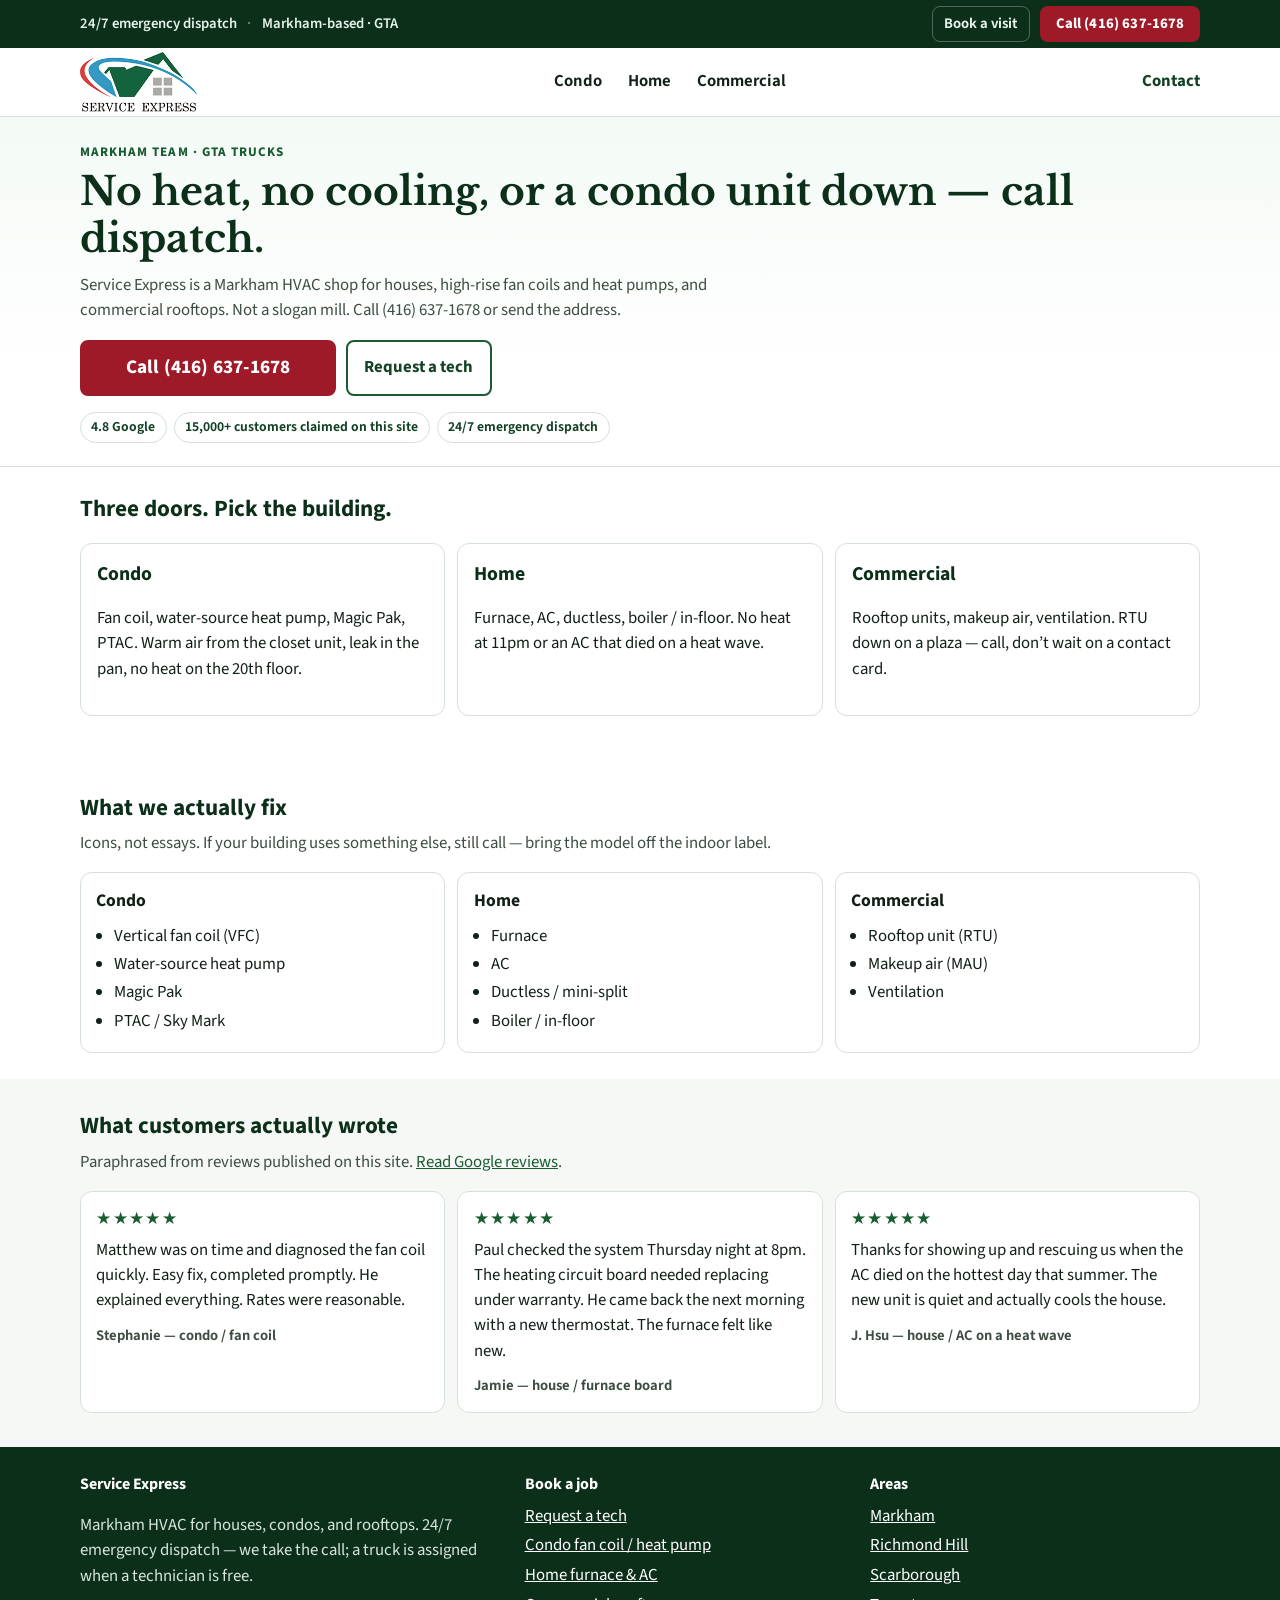
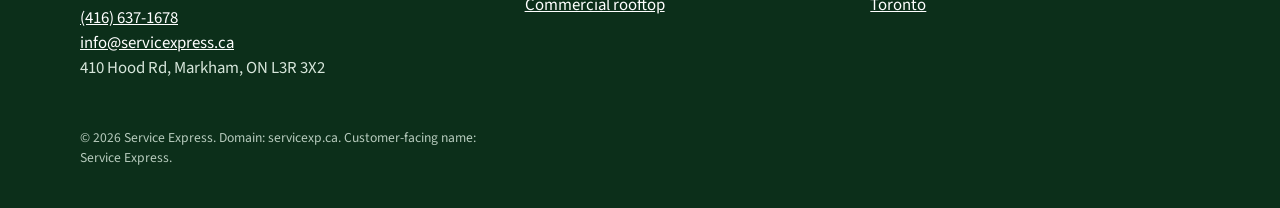
==== preview/index.html @ 5fd20556 "Rebuild Service Express ads landing as a GTA dispatch page Replace the four-card contact template wi" ====
<!doctype html>
<html lang="en-CA">
<head>
  <meta charset="utf-8">
  <meta name="viewport" content="width=device-width, initial-scale=1">
  <title>GTA HVAC Repair | Houses, Condos, Rooftops | Service Express</title>
  <meta name="description" content="Markham HVAC for fan coils, furnaces, AC, and rooftops. 24/7 emergency dispatch. Call (416) 637-1678.">
  <link rel="canonical" href="https://www.servicexp.ca/">
  <link rel="preconnect" href="https://fonts.googleapis.com">
  <link rel="preconnect" href="https://fonts.gstatic.com" crossorigin>
  <link href="https://fonts.googleapis.com/css2?family=Libre+Baskerville:wght@700&family=Source+Sans+3:wght@450;600;650;700;750&display=swap" rel="stylesheet">
  <link rel="stylesheet" href="assets/theme.css">
  <script type="application/ld+json">
{
  "@context": "https://schema.org",
  "@type": ["HVACBusiness", "LocalBusiness"],
  "name": "Service Express",
  "url": "https://www.servicexp.ca",
  "telephone": "+1-416-637-1678",
  "email": "info@servicexpress.ca",
  "address": {
    "@type": "PostalAddress",
    "streetAddress": "410 Hood Rd",
    "addressLocality": "Markham",
    "addressRegion": "ON",
    "postalCode": "L3R 3X2",
    "addressCountry": "CA"
  },
  "geo": { "@type": "GeoCoordinates", "latitude": 43.824766, "longitude": -79.336890 },
  "areaServed": ["Markham", "Richmond Hill", "Scarborough", "Toronto", "Greater Toronto Area"],
  "aggregateRating": { "@type": "AggregateRating", "ratingValue": "4.8", "bestRating": "5", "reviewCount": "400" }
}
</script>
</head>
<body>
  <a class="skip-link" href="#job-request">Skip to job request</a>
  <div class="sx-sticky">
    <div class="wrap">
      <div class="sx-sticky__meta">
        <span>24/7 emergency dispatch</span>
        <span class="sx-sticky__dot" aria-hidden="true">·</span>
        <span>Markham-based · GTA</span>
      </div>
      <div class="sx-sticky__meta">
        <a class="btn-ghost" href="pages/contact-residential-commercial-hvac-company-gta.html#job-request">Book a visit</a>
        <a class="btn-call" href="tel:+14166371678">Call (416) 637-1678</a>
      </div>
    </div>
  </div>
  <header class="sx-header">
    <div class="wrap">
      <a class="logo" href="index.html"><img src="assets/logo.png" width="118" height="60" alt="Service Express"></a>
      <nav aria-label="Primary">
        <ul class="nav-doors">
          <li><a href="pages/condo-hvac-repair-maintenance.html">Condo</a></li>
          <li><a href="pages/residential-hvac-contractor-gta.html">Home</a></li>
          <li><a href="pages/commercial-hvac-contractor-gta.html">Commercial</a></li>
        </ul>
      </nav>
      <a class="nav-contact" href="pages/contact-residential-commercial-hvac-company-gta.html">Contact</a>
      <button class="menu-toggle" type="button" data-menu-toggle aria-expanded="false" aria-controls="mobile-nav">Menu</button>
    </div>
    <div id="mobile-nav" class="nav-panel" data-nav-panel hidden>
      <a href="pages/condo-hvac-repair-maintenance.html">Condo</a>
      <a href="pages/residential-hvac-contractor-gta.html">Home</a>
      <a href="pages/commercial-hvac-contractor-gta.html">Commercial</a>
      <a href="pages/contact-residential-commercial-hvac-company-gta.html">Contact</a>
      <a href="tel:+14166371678">Call (416) 637-1678</a>
    </div>
  </header>
  <main id="main">

<section class="hero">
  <div class="wrap">
    <p class="kicker">Markham team · GTA trucks</p>
    <h1>No heat, no cooling, or a condo unit down — call dispatch.</h1>
    <p class="lede">Service Express is a Markham HVAC shop for houses, high-rise fan coils and heat pumps, and commercial rooftops. Not a slogan mill. Call (416) 637-1678 or send the address.</p>
    <div class="hero__actions">
      <a class="btn-call btn-call--xl" href="tel:+14166371678" style="width:auto;min-width:16rem;">Call (416) 637-1678</a>
      <a class="btn-outline" href="pages/contact-residential-commercial-hvac-company-gta.html#job-request">Request a tech</a>
    </div>
    <ul class="chips">
      <li>4.8 Google</li>
      <li>15,000+ customers claimed on this site</li>
      <li>24/7 emergency dispatch</li>
    </ul>
  </div>
</section>
<section class="systems">
  <div class="wrap">
    <h2>Three doors. Pick the building.</h2>
    <div class="door-grid">
      <a class="door" href="pages/condo-hvac-repair-maintenance.html"><h3>Condo</h3><p>Fan coil, water-source heat pump, Magic Pak, PTAC. Warm air from the closet unit, leak in the pan, no heat on the 20th floor.</p></a>
      <a class="door" href="pages/residential-hvac-contractor-gta.html"><h3>Home</h3><p>Furnace, AC, ductless, boiler / in-floor. No heat at 11pm or an AC that died on a heat wave.</p></a>
      <a class="door" href="pages/commercial-hvac-contractor-gta.html"><h3>Commercial</h3><p>Rooftop units, makeup air, ventilation. RTU down on a plaza — call, don’t wait on a contact card.</p></a>
    </div>
  </div>
</section>

<section class="systems">
  <div class="wrap">
    <h2>What we actually fix</h2>
    <p class="section-sub">Icons, not essays. If your building uses something else, still call — bring the model off the indoor label.</p>
    <div class="sys-grid">
      <article class="sys"><h3>Condo</h3><ul><li>Vertical fan coil (VFC)</li><li>Water-source heat pump</li><li>Magic Pak</li><li>PTAC / Sky Mark</li></ul></article>
      <article class="sys"><h3>Home</h3><ul><li>Furnace</li><li>AC</li><li>Ductless / mini-split</li><li>Boiler / in-floor</li></ul></article>
      <article class="sys"><h3>Commercial</h3><ul><li>Rooftop unit (RTU)</li><li>Makeup air (MAU)</li><li>Ventilation</li></ul></article>
    </div>
  </div>
</section>


<section class="proof">
  <div class="wrap">
    <h2>What customers actually wrote</h2>
    <p class="section-sub">Paraphrased from reviews published on this site. <a href="https://www.google.com/maps/search/?api=1&query=Service+Express+410+Hood+Rd+Markham">Read Google reviews</a>.</p>
    <div class="reviews">
      <article class="review">
        <div class="stars" aria-hidden="true">★★★★★</div>
        <blockquote>Matthew was on time and diagnosed the fan coil quickly. Easy fix, completed promptly. He explained everything. Rates were reasonable.</blockquote>
        <footer>Stephanie — condo / fan coil</footer>
      </article>
      <article class="review">
        <div class="stars" aria-hidden="true">★★★★★</div>
        <blockquote>Paul checked the system Thursday night at 8pm. The heating circuit board needed replacing under warranty. He came back the next morning with a new thermostat. The furnace felt like new.</blockquote>
        <footer>Jamie — house / furnace board</footer>
      </article>
      <article class="review">
        <div class="stars" aria-hidden="true">★★★★★</div>
        <blockquote>Thanks for showing up and rescuing us when the AC died on the hottest day that summer. The new unit is quiet and actually cools the house.</blockquote>
        <footer>J. Hsu — house / AC on a heat wave</footer>
      </article>
    </div>
  </div>
</section>


  </main>
  <footer class="sx-footer">
    <div class="wrap">
      <div>
        <h2>Service Express</h2>
        <p>Markham HVAC for houses, condos, and rooftops. 24/7 emergency dispatch — we take the call; a truck is assigned when a technician is free.</p>
        <p><a href="tel:+14166371678">(416) 637-1678</a><br><a href="mailto:info@servicexpress.ca">info@servicexpress.ca</a><br>410 Hood Rd, Markham, ON L3R 3X2</p>
      </div>
      <div>
        <h3>Book a job</h3>
        <ul>
          <li><a href="pages/contact-residential-commercial-hvac-company-gta.html">Request a tech</a></li>
          <li><a href="pages/condo-hvac-repair-maintenance.html">Condo fan coil / heat pump</a></li>
          <li><a href="pages/residential-hvac-contractor-gta.html">Home furnace &amp; AC</a></li>
          <li><a href="pages/commercial-hvac-contractor-gta.html">Commercial rooftop</a></li>
        </ul>
      </div>
      <div>
        <h3>Areas</h3>
        <ul>
          <li><a href="pages/service-areas/hvac-contractor-markham-on.html">Markham</a></li>
          <li><a href="pages/service-areas/hvac-contractor-richmond-hill-on.html">Richmond Hill</a></li>
          <li><a href="pages/service-areas/hvac-contractor-scarborough-on.html">Scarborough</a></li>
          <li><a href="pages/service-areas/hvac-contractor-toronto-on.html">Toronto</a></li>
        </ul>
      </div>
    </div>
    <div class="wrap legal">
      <p>© 2026 Service Express. Domain: servicexp.ca. Customer-facing name: Service Express.</p>
    </div>
  </footer>
  <div class="dock" role="navigation" aria-label="Call or book">
    <a class="btn-call" href="tel:+14166371678">Call (416) 637-1678</a>
    <a class="btn-primary" href="pages/contact-residential-commercial-hvac-company-gta.html#job-request">Request a tech</a>
  </div>
  <script src="assets/theme.js"></script>
</body>
</html>
---- preview/assets/theme.css ----
/* Service Express — dispatch theme. Green + house mark. Red only on Call. */
:root {
  --green-900: #0c2f1a;
  --green-800: #134226;
  --green-700: #1a5c32;
  --green-600: #217a3f;
  --green-500: #2d8f4b;
  --green-100: #e7f4eb;
  --green-50: #f3faf5;
  --ink: #122017;
  --ink-soft: #3d4d42;
  --line: #d5e0d8;
  --paper: #f6f8f6;
  --white: #ffffff;
  --call: #9f1a28;
  --call-hover: #7f1320;
  --call-ink: #ffffff;
  --focus: #134226;
  --shadow: 0 10px 28px rgba(12, 47, 26, 0.08);
  --radius: 12px;
  --max: 1120px;
  --sticky-h: 48px;
  --header-h: 68px;
  --font: "Source Sans 3", "Segoe UI", sans-serif;
  --display: "Libre Baskerville", Georgia, serif;
}

*,
*::before,
*::after { box-sizing: border-box; }

html { scroll-behavior: smooth; }

body {
  margin: 0;
  color: var(--ink);
  background: var(--white);
  font-family: var(--font);
  font-size: 1.05rem;
  line-height: 1.5;
  padding-top: var(--sticky-h);
  padding-bottom: 72px;
}

@media (min-width: 800px) {
  body { padding-bottom: 0; }
}

img { max-width: 100%; height: auto; display: block; }
a { color: var(--green-700); }
a:hover { color: var(--green-800); }

.skip-link {
  position: absolute;
  left: -999px;
  top: 0;
  background: var(--green-800);
  color: #fff;
  padding: 0.5rem 0.8rem;
  z-index: 80;
}
.skip-link:focus { left: 0.5rem; top: 0.5rem; }

.wrap {
  width: min(var(--max), calc(100% - 2rem));
  margin-inline: auto;
}

/* Utility / sticky dispatch */
.sx-sticky {
  position: fixed;
  top: 0;
  left: 0;
  right: 0;
  z-index: 50;
  background: var(--green-900);
  color: #e8f3eb;
  min-height: var(--sticky-h);
  display: flex;
  align-items: center;
}
.sx-sticky .wrap {
  display: flex;
  align-items: center;
  justify-content: space-between;
  gap: 0.75rem;
  width: min(var(--max), calc(100% - 1.25rem));
}
.sx-sticky__meta {
  display: flex;
  align-items: center;
  gap: 0.65rem;
  font-size: 0.92rem;
  font-weight: 600;
}
.sx-sticky__dot { opacity: 0.45; }
@media (max-width: 700px) {
  .hide-sm { display: none; }
}
.btn-call {
  display: inline-flex;
  align-items: center;
  justify-content: center;
  gap: 0.4rem;
  background: var(--call);
  color: var(--call-ink) !important;
  text-decoration: none;
  font-weight: 750;
  letter-spacing: 0.01em;
  border-radius: 8px;
  padding: 0.45rem 0.85rem;
  border: 2px solid var(--call);
  line-height: 1.2;
}
.btn-call:hover { background: var(--call-hover); border-color: var(--call-hover); color: #fff !important; }
.btn-call--xl {
  min-height: 56px;
  font-size: 1.2rem;
  padding: 0.85rem 1.15rem;
  width: 100%;
}
.btn-ghost {
  display: inline-flex;
  align-items: center;
  justify-content: center;
  gap: 0.35rem;
  color: #e8f3eb !important;
  text-decoration: none;
  font-weight: 650;
  font-size: 0.92rem;
  border: 1px solid rgba(255,255,255,0.28);
  border-radius: 8px;
  padding: 0.38rem 0.7rem;
}
.btn-ghost:hover { background: rgba(255,255,255,0.08); }
.btn-primary {
  display: inline-flex;
  align-items: center;
  justify-content: center;
  background: var(--green-700);
  color: #fff !important;
  text-decoration: none;
  font-weight: 700;
  border-radius: 8px;
  padding: 0.75rem 1.05rem;
  border: 2px solid var(--green-700);
}
.btn-primary:hover { background: var(--green-800); border-color: var(--green-800); }
.btn-outline {
  display: inline-flex;
  align-items: center;
  justify-content: center;
  background: #fff;
  color: var(--green-800) !important;
  text-decoration: none;
  font-weight: 700;
  border-radius: 8px;
  padding: 0.75rem 1.05rem;
  border: 2px solid var(--green-700);
}
.btn-outline:hover { background: var(--green-50); }

/* Header */
.sx-header {
  background: #fff;
  border-bottom: 1px solid var(--line);
}
.sx-header .wrap {
  display: flex;
  align-items: center;
  justify-content: space-between;
  min-height: var(--header-h);
  gap: 1rem;
}
.logo {
  display: flex;
  align-items: center;
  gap: 0.55rem;
  text-decoration: none;
  color: var(--ink);
}
.logo img { width: 118px; height: auto; }
.nav-doors {
  display: none;
  gap: 0.25rem;
  list-style: none;
  margin: 0;
  padding: 0;
}
.nav-doors a {
  display: block;
  text-decoration: none;
  color: var(--ink);
  font-weight: 650;
  padding: 0.45rem 0.7rem;
  border-radius: 8px;
}
.nav-doors a:hover,
.nav-doors a[aria-current="page"] { background: var(--green-100); color: var(--green-800); }
.nav-contact {
  display: none;
  font-weight: 700;
  text-decoration: none;
  color: var(--green-800);
}
.menu-toggle {
  border: 1px solid var(--line);
  background: #fff;
  border-radius: 8px;
  min-height: 40px;
  padding: 0 0.7rem;
  font: inherit;
  font-weight: 650;
}
.nav-panel[hidden] { display: none; }
.nav-panel {
  border-top: 1px solid var(--line);
  background: #fff;
  padding: 0.75rem 1rem 1rem;
}
.nav-panel a {
  display: block;
  padding: 0.65rem 0.2rem;
  text-decoration: none;
  color: var(--ink);
  font-weight: 650;
  border-bottom: 1px solid var(--paper);
}

@media (min-width: 860px) {
  .nav-doors, .nav-contact { display: flex; }
  .menu-toggle, .nav-panel { display: none !important; }
}

/* Hero */
.hero {
  background:
    linear-gradient(180deg, var(--green-50) 0%, #fff 70%);
  padding: 1.6rem 0 1.4rem;
  border-bottom: 1px solid var(--line);
}
.hero__grid {
  display: grid;
  gap: 1.25rem;
}
.kicker {
  margin: 0 0 0.45rem;
  font-size: 0.82rem;
  font-weight: 750;
  letter-spacing: 0.08em;
  text-transform: uppercase;
  color: var(--green-700);
}
.hero h1 {
  margin: 0 0 0.7rem;
  font-family: var(--display);
  font-size: clamp(1.7rem, 4vw, 2.45rem);
  line-height: 1.18;
  font-weight: 700;
  color: var(--green-900);
}
.lede {
  margin: 0 0 1rem;
  color: var(--ink-soft);
  max-width: 40rem;
}
.hero__actions {
  display: flex;
  flex-wrap: wrap;
  gap: 0.6rem;
  margin-bottom: 1rem;
}
.chips {
  display: flex;
  flex-wrap: wrap;
  gap: 0.45rem;
  padding: 0;
  margin: 0;
  list-style: none;
}
.chips li {
  background: #fff;
  border: 1px solid var(--line);
  border-radius: 999px;
  padding: 0.28rem 0.65rem;
  font-size: 0.86rem;
  font-weight: 650;
  color: var(--green-800);
}

/* Job picker */
.picker {
  padding: 1.5rem 0 0.5rem;
}
.picker h2,
.proof h2,
.systems h2,
.nap h2,
.faq h2,
.section-title {
  margin: 0 0 0.35rem;
  font-size: 1.45rem;
  color: var(--green-900);
}
.section-sub {
  margin: 0 0 1rem;
  color: var(--ink-soft);
}
.picker-block { margin-bottom: 1rem; }
.picker-block legend,
.field-label {
  display: block;
  font-weight: 700;
  margin-bottom: 0.45rem;
  color: var(--ink);
}
.options {
  display: grid;
  grid-template-columns: 1fr 1fr;
  gap: 0.5rem;
}
@media (min-width: 720px) {
  .options--jobs { grid-template-columns: repeat(3, 1fr); }
  .options--prop { grid-template-columns: repeat(3, 1fr); }
}
.options label {
  display: flex;
  align-items: flex-start;
  gap: 0.45rem;
  border: 1px solid var(--line);
  border-radius: 10px;
  padding: 0.7rem 0.75rem;
  background: #fff;
  cursor: pointer;
  font-weight: 650;
  min-height: 52px;
}
.options input { margin-top: 0.2rem; accent-color: var(--green-700); }
.options label:has(input:checked) {
  border-color: var(--green-600);
  background: var(--green-50);
  box-shadow: inset 0 0 0 1px var(--green-600);
}

/* Form */
.dispatch {
  padding: 1.25rem 0 1.75rem;
}
.dispatch__grid {
  display: grid;
  gap: 1rem;
}
@media (min-width: 860px) {
  .dispatch__grid { grid-template-columns: 1.2fr 0.8fr; align-items: start; }
}
.card {
  background: #fff;
  border: 1px solid var(--line);
  border-radius: var(--radius);
  padding: 1rem 1rem 1.1rem;
  box-shadow: var(--shadow);
}
.call-card {
  background: var(--green-900);
  color: #eaf4ed;
  border: 0;
}
.call-card h3 { margin: 0 0 0.4rem; color: #fff; font-size: 1.35rem; }
.call-card p { margin: 0 0 0.9rem; color: #d5e6da; }
.field { margin-bottom: 0.8rem; }
.field input[type="text"],
.field input[type="tel"],
.field input[type="email"],
.field input[type="file"],
.field textarea,
.field select {
  width: 100%;
  min-height: 46px;
  border: 1px solid #b7c6bb;
  border-radius: 8px;
  padding: 0.55rem 0.7rem;
  font: inherit;
  background: #fff;
  color: var(--ink);
}
.field textarea { min-height: 88px; resize: vertical; }
.field input:focus,
.field textarea:focus,
.field select:focus {
  outline: 3px solid #9ad0ad;
  outline-offset: 1px;
  border-color: var(--green-700);
}
.hint { display: block; margin-top: 0.25rem; color: var(--ink-soft); font-size: 0.88rem; }
.check {
  display: flex;
  gap: 0.55rem;
  align-items: flex-start;
  font-weight: 650;
  background: #fff6f6;
  border: 1px solid #e8c4c8;
  border-radius: 8px;
  padding: 0.7rem 0.75rem;
}
.check input { margin-top: 0.2rem; accent-color: var(--call); }
.btn-submit {
  width: 100%;
  min-height: 52px;
  border: 0;
  border-radius: 8px;
  background: var(--green-700);
  color: #fff;
  font: inherit;
  font-weight: 750;
  cursor: pointer;
}
.btn-submit:hover { background: var(--green-800); }
.form-status[hidden] { display: none; }
.form-status {
  margin: 0 0 0.75rem;
  padding: 0.6rem 0.7rem;
  border-radius: 8px;
  background: #fff4f4;
  color: #7a1520;
  font-weight: 650;
}

/* Proof */
.proof { padding: 0.4rem 0 1.7rem; background: var(--paper); }
.proof .wrap { padding-top: 1.5rem; padding-bottom: 0.4rem; }
.reviews {
  display: grid;
  gap: 0.75rem;
}
@media (min-width: 800px) { .reviews { grid-template-columns: repeat(3, 1fr); } }
.review {
  background: #fff;
  border: 1px solid var(--line);
  border-radius: var(--radius);
  padding: 0.95rem;
}
.review blockquote { margin: 0 0 0.7rem; }
.review footer { font-size: 0.92rem; color: var(--ink-soft); font-weight: 650; }
.stars { color: var(--green-700); letter-spacing: 0.08em; margin-bottom: 0.35rem; }

/* Systems */
.systems { padding: 1.6rem 0; }
.sys-grid {
  display: grid;
  gap: 0.75rem;
}
@media (min-width: 800px) { .sys-grid { grid-template-columns: repeat(3, 1fr); } }
.sys {
  border: 1px solid var(--line);
  border-radius: var(--radius);
  padding: 0.95rem;
  background: #fff;
}
.sys h3 { margin: 0 0 0.55rem; font-size: 1.1rem; }
.sys ul { margin: 0; padding-left: 1.1rem; }
.sys li { margin: 0.2rem 0; }

/* Map / NAP */
.nap { padding: 0.2rem 0 1.8rem; background: var(--paper); }
.nap .wrap { padding-top: 1.5rem; }
.nap-grid {
  display: grid;
  gap: 0.9rem;
}
@media (min-width: 800px) { .nap-grid { grid-template-columns: 1fr 1fr; } }
.map-frame {
  position: relative;
  min-height: 320px;
  border-radius: var(--radius);
  overflow: hidden;
  border: 1px solid var(--line);
  background: #e8eee9;
}
.map-frame iframe {
  position: absolute;
  inset: 0;
  width: 100%;
  height: 100%;
  border: 0;
  display: block;
}
.nap-list { margin: 0; padding: 0; list-style: none; }
.nap-list li { margin: 0 0 0.65rem; }
.nap-list span { display: block; font-size: 0.8rem; font-weight: 750; letter-spacing: 0.04em; text-transform: uppercase; color: var(--green-700); }

/* FAQ */
.faq { padding: 1.6rem 0 2rem; }
.faq details {
  border-bottom: 1px solid var(--line);
  padding: 0.75rem 0;
}
.faq summary {
  cursor: pointer;
  font-weight: 750;
  color: var(--green-900);
}
.faq details p { margin: 0.5rem 0 0; color: var(--ink-soft); }

/* Footer */
.sx-footer {
  background: var(--green-900);
  color: #d7e6db;
  padding: 1.6rem 0 5.5rem;
}
@media (min-width: 800px) { .sx-footer { padding-bottom: 1.6rem; } }
.sx-footer a { color: #fff; }
.sx-footer .wrap {
  display: grid;
  gap: 1rem;
}
@media (min-width: 800px) {
  .sx-footer .wrap { grid-template-columns: 1.3fr 1fr 1fr; }
}
.sx-footer h2, .sx-footer h3 { color: #fff; margin: 0 0 0.45rem; font-size: 1rem; }
.sx-footer ul { margin: 0; padding: 0; list-style: none; }
.sx-footer li { margin: 0.28rem 0; }
.legal { margin-top: 1rem; font-size: 0.85rem; color: #b7cbbd; }

/* Mobile dock */
.dock {
  position: fixed;
  left: 0;
  right: 0;
  bottom: 0;
  z-index: 40;
  background: #fff;
  border-top: 1px solid var(--line);
  padding: 0.55rem 0.75rem calc(0.55rem + env(safe-area-inset-bottom));
  display: grid;
  grid-template-columns: 1fr 1fr;
  gap: 0.5rem;
}
@media (min-width: 800px) { .dock { display: none; } }

/* Inner pages */
.page-hero { padding: 1.6rem 0 0.4rem; }
.page-hero h1 {
  font-family: var(--display);
  font-size: clamp(1.7rem, 4vw, 2.3rem);
  margin: 0 0 0.6rem;
  color: var(--green-900);
}
.prose { max-width: 42rem; }
.prose p { margin: 0 0 0.9rem; color: var(--ink-soft); }
.prose h2 { margin: 1.4rem 0 0.5rem; color: var(--green-900); font-size: 1.25rem; }
.prose ul { color: var(--ink-soft); }
.product-grid, .door-grid {
  display: grid;
  gap: 0.75rem;
  margin: 1rem 0 1.5rem;
}
@media (min-width: 800px) {
  .product-grid, .door-grid { grid-template-columns: repeat(3, 1fr); }
}
.door {
  display: block;
  text-decoration: none;
  color: inherit;
  border: 1px solid var(--line);
  border-radius: var(--radius);
  padding: 1rem;
  background: #fff;
}
.door:hover { border-color: var(--green-600); background: var(--green-50); }
.door h2, .door h3 { margin: 0 0 0.35rem; color: var(--green-900); }
.area-links { display: flex; flex-wrap: wrap; gap: 0.45rem; margin: 0.8rem 0 0; }
.area-links a {
  border: 1px solid var(--line);
  border-radius: 999px;
  padding: 0.3rem 0.7rem;
  text-decoration: none;
  font-weight: 650;
}

.thanks { padding: 2rem 0 3rem; }
.thanks h1 { font-family: var(--display); color: var(--green-900); }

@media (prefers-reduced-motion: reduce) {
  html { scroll-behavior: auto; }
}
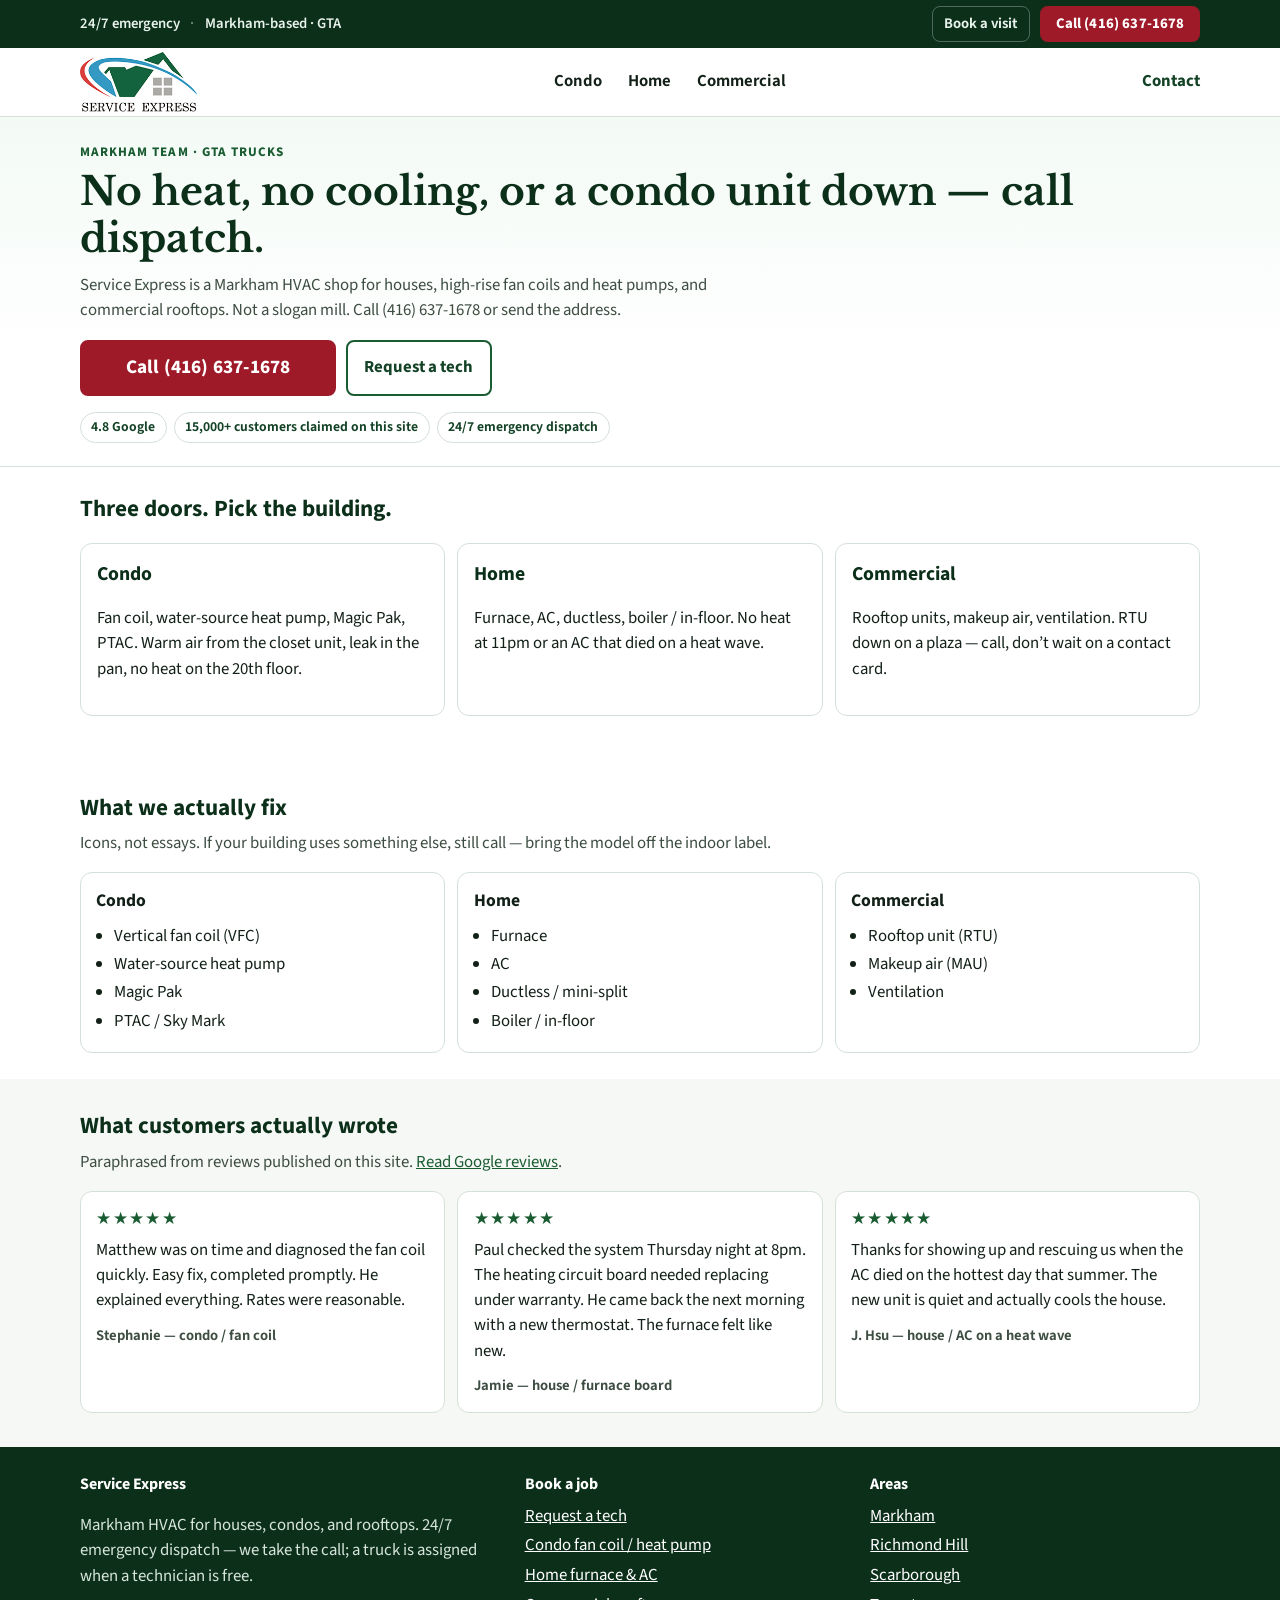
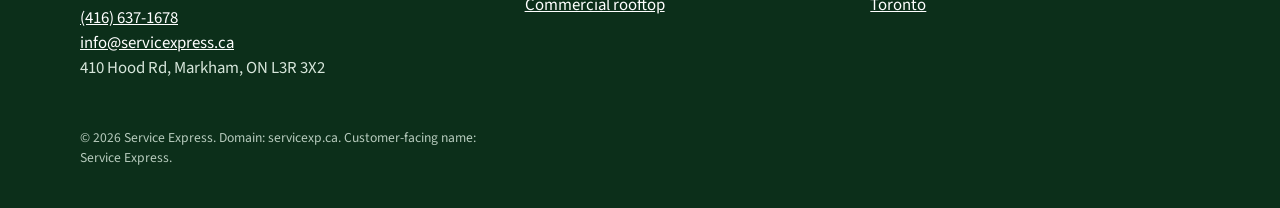
==== commit 911a4027: "Tighten mobile dispatch bar and show form errors in one message Keep HTML5 from swallowing the job-t" ====
--- a/preview/index.html
+++ b/preview/index.html
@@ -37,12 +37,12 @@
   <div class="sx-sticky">
     <div class="wrap">
       <div class="sx-sticky__meta">
-        <span>24/7 emergency dispatch</span>
-        <span class="sx-sticky__dot" aria-hidden="true">·</span>
-        <span>Markham-based · GTA</span>
+        <span>24/7 emergency</span>
+        <span class="sx-sticky__dot hide-sm" aria-hidden="true">·</span>
+        <span class="hide-sm">Markham-based · GTA</span>
       </div>
       <div class="sx-sticky__meta">
-        <a class="btn-ghost" href="pages/contact-residential-commercial-hvac-company-gta.html#job-request">Book a visit</a>
+        <a class="btn-ghost hide-sm" href="pages/contact-residential-commercial-hvac-company-gta.html#job-request">Book a visit</a>
         <a class="btn-call" href="tel:+14166371678">Call (416) 637-1678</a>
       </div>
     </div>
--- a/preview/assets/theme.css
+++ b/preview/assets/theme.css
@@ -95,7 +95,9 @@
 }
 .sx-sticky__dot { opacity: 0.45; }
 @media (max-width: 700px) {
-  .hide-sm { display: none; }
+  .hide-sm { display: none !important; }
+  .sx-sticky .wrap { width: calc(100% - 1rem); }
+  .btn-call { padding: 0.45rem 0.7rem; font-size: 0.95rem; }
 }
 .btn-call {
   display: inline-flex;
